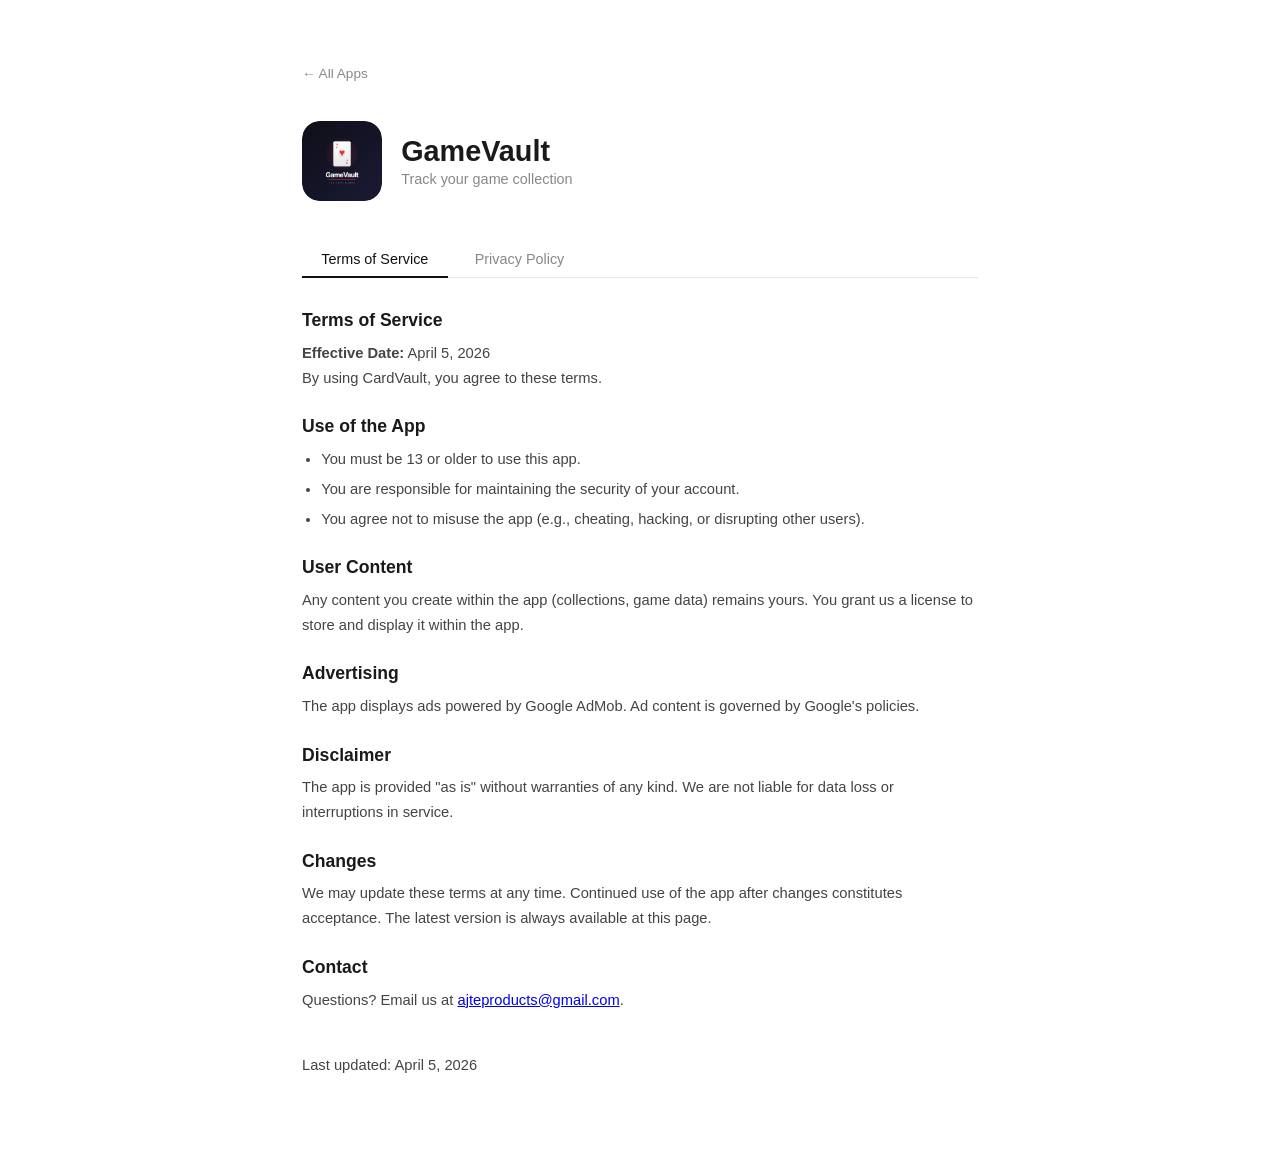
==== gamevault/index.html @ 610ff729 "initial commit initial commit" ====
<!DOCTYPE html>
<html lang="en">
<head>
  <meta charset="UTF-8" />
  <meta name="viewport" content="width=device-width, initial-scale=1.0" />
  <title>GameVault – AJTE Products</title>
  <link rel="stylesheet" href="../style.css" />
</head>
<body style="background:#fff;">

  <div class="product-detail">

    <a href="../index.html" class="back">← All Apps</a>

    <div class="app-header">
      <div class="app-icon">
        <img src="icon-gamevault.png" alt="GameVault" />
      </div>
      <div class="app-title">
        <h1>GameVault</h1>
        <p>Track your game collection</p>
      </div>
    </div>

    <div class="tab-nav">
      <button class="tab-btn" id="btn-tos"     onclick="showTab('tos')">Terms of Service</button>
      <button class="tab-btn" id="btn-privacy" onclick="showTab('privacy')">Privacy Policy</button>
    </div>

    <!-- Terms of Service -->
    <div id="tos" class="tab-panel">
      <h2>Terms of Service</h2>
      <p><strong>Effective Date:</strong> April 5, 2026</p>
      <p>By using CardVault, you agree to these terms.</p>

      <h2>Use of the App</h2>
      <ul>
        <li>You must be 13 or older to use this app.</li>
        <li>You are responsible for maintaining the security of your account.</li>
        <li>You agree not to misuse the app (e.g., cheating, hacking, or disrupting other users).</li>
      </ul>

      <h2>User Content</h2>
      <p>Any content you create within the app (collections, game data) remains yours. You grant us a license to store and display it within the app.</p>

      <h2>Advertising</h2>
      <p>The app displays ads powered by Google AdMob. Ad content is governed by Google's policies.</p>

      <h2>Disclaimer</h2>
      <p>The app is provided "as is" without warranties of any kind. We are not liable for data loss or interruptions in service.</p>

      <h2>Changes</h2>
      <p>We may update these terms at any time. Continued use of the app after changes constitutes acceptance. The latest version is always available at this page.</p>

      <h2>Contact</h2>
      <p>Questions? Email us at <a href="mailto:ajteproducts@gmail.com">ajteproducts@gmail.com</a>.</p>

      <p class="last-updated">Last updated: April 5, 2026</p>
    </div>

    <!-- Privacy Policy -->
    <div id="privacy" class="tab-panel">
      <h2>Privacy Policy</h2>
      <p><strong>Effective Date:</strong> April 5, 2026</p>
      <p>CardVault ("we", "our", or "us") is committed to protecting your privacy. This policy explains what data we collect and how we use it.</p>

      <h2>What We Collect</h2>
      <ul>
        <li><strong>Account data:</strong> Email address and username when you create an account (via Supabase authentication).</li>
        <li><strong>Usage data:</strong> Game activity, card collections, and app interactions stored in our database.</li>
        <li><strong>Advertising data:</strong> We use Google AdMob to serve ads. AdMob may collect device identifiers and usage data to serve personalized ads. See <a href="https://policies.google.com/privacy" target="_blank" rel="noopener">Google's Privacy Policy</a> for details.</li>
        <li><strong>Device data:</strong> Basic device info (OS version, device type) collected automatically by Expo and AdMob.</li>
      </ul>

      <h2>How We Use Your Data</h2>
      <ul>
        <li>To provide and improve the app experience</li>
        <li>To sync your data across devices</li>
        <li>To display relevant advertisements</li>
      </ul>

      <h2>Data Storage</h2>
      <p>Your data is stored securely via Supabase. We do not sell your personal information to third parties.</p>

      <h2>Children's Privacy</h2>
      <p>This app is not directed at children under 13. We do not knowingly collect data from children under 13.</p>

      <h2>Contact</h2>
      <p>Questions? Email us at <a href="mailto:ajteproducts@gmail.com">ajteproducts@gmail.com</a>.</p>

      <p class="last-updated">Last updated: April 5, 2026</p>
    </div>

  </div>

  <script>
    function showTab(id) {
      document.querySelectorAll('.tab-panel').forEach(p => p.classList.remove('active'));
      document.querySelectorAll('.tab-btn').forEach(b => b.classList.remove('active'));
      document.getElementById(id).classList.add('active');
      document.getElementById('btn-' + id).classList.add('active');
      location.hash = id;
    }

    // Show tab based on URL hash, defaulting to tos
    const hash = location.hash.replace('#', '');
    showTab(hash === 'privacy' ? 'privacy' : 'tos');
  </script>
</body>
</html>
---- style.css ----
*, *::before, *::after {
  box-sizing: border-box;
  margin: 0;
  padding: 0;
}

html {
  scroll-behavior: smooth;
}

body {
  font-family: -apple-system, BlinkMacSystemFont, 'Segoe UI', Helvetica, Arial, sans-serif;
  background: #ffffff;
  color: #1a1a1a;
  overflow-x: hidden;
}

/* ── Canvas ─────────────────────────────────────────── */
#bg-canvas {
  position: fixed;
  top: 0;
  left: 0;
  width: 100%;
  height: 100%;
  z-index: 0;
  pointer-events: none;
}

/* ── Hero ────────────────────────────────────────────── */
#hero {
  position: relative;
  z-index: 1;
  height: 100vh;
  display: flex;
  flex-direction: column;
  align-items: center;
  justify-content: center;
  text-align: center;
}

#hero h1 {
  font-size: clamp(2.2rem, 6vw, 4.5rem);
  font-weight: 700;
  letter-spacing: -0.02em;
  color: #111111;
}

/* Scroll hint */
.scroll-hint {
  position: absolute;
  bottom: 2.5rem;
  display: flex;
  flex-direction: column;
  align-items: center;
  gap: 0.5rem;
  color: #999;
  font-size: 0.8rem;
  letter-spacing: 0.08em;
  text-transform: uppercase;
  animation: fadeInUp 1.2s ease 0.8s both;
}

.arrow {
  width: 10px;
  height: 10px;
  border-right: 2px solid #bbb;
  border-bottom: 2px solid #bbb;
  transform: rotate(45deg);
  animation: bounce 1.4s ease infinite;
}

@keyframes bounce {
  0%, 100% { transform: rotate(45deg) translateY(0); }
  50%       { transform: rotate(45deg) translateY(5px); }
}

@keyframes fadeInUp {
  from { opacity: 0; transform: translateY(12px); }
  to   { opacity: 1; transform: translateY(0); }
}

/* ── Products ────────────────────────────────────────── */
#products {
  position: relative;
  z-index: 1;
  min-height: 100vh;
  display: flex;
  align-items: center;
  justify-content: center;
  padding: 4rem 2rem;
  background: #ffffff;
}

.products-grid {
  display: grid;
  grid-template-columns: repeat(auto-fit, minmax(260px, 1fr));
  gap: 2rem;
  max-width: 700px;
  width: 100%;
}

/* ── Product card ────────────────────────────────────── */
.product-card {
  background: #ffffff;
  border: 1px solid #e8e8e8;
  border-radius: 20px;
  padding: 2rem;
  text-align: center;
  cursor: pointer;
  transition: transform 0.2s ease, box-shadow 0.2s ease, border-color 0.2s ease;
}

.product-card:hover {
  transform: translateY(-6px);
  box-shadow: 0 16px 40px rgba(0, 0, 0, 0.08);
  border-color: #d0d0d0;
}

.product-image-placeholder {
  width: 120px;
  height: 120px;
  margin: 0 auto 1.4rem;
  border-radius: 26px;
  overflow: hidden;
}

/* If the user drops an <img> inside the placeholder */
.product-image-placeholder img {
  width: 100%;
  height: 100%;
  object-fit: cover;
  border-radius: 24px;
}

.product-card h2 {
  font-size: 1.3rem;
  font-weight: 600;
  margin-bottom: 0.4rem;
  color: #111;
}

.product-card p {
  font-size: 0.9rem;
  color: #888;
}

/* ── Product detail pages ────────────────────────────── */
.product-detail {
  max-width: 740px;
  margin: 0 auto;
  padding: 4rem 2rem 6rem;
}

.product-detail .back {
  display: inline-flex;
  align-items: center;
  gap: 0.4rem;
  color: #888;
  font-size: 0.85rem;
  text-decoration: none;
  margin-bottom: 2.5rem;
  transition: color 0.15s;
}

.product-detail .back:hover { color: #333; }

.product-detail .app-header {
  display: flex;
  align-items: center;
  gap: 1.2rem;
  margin-bottom: 2.5rem;
}

.product-detail .app-icon {
  width: 80px;
  height: 80px;
  border-radius: 18px;
  overflow: hidden;
  flex-shrink: 0;
}

.product-detail .app-icon img {
  width: 100%;
  height: 100%;
  object-fit: cover;
  border-radius: 16px;
}

.product-detail .app-title h1 {
  font-size: 1.8rem;
  font-weight: 700;
}

.product-detail .app-title p {
  color: #888;
  font-size: 0.9rem;
  margin-top: 0.2rem;
}

/* Tab nav */
.tab-nav {
  display: flex;
  gap: 0.5rem;
  border-bottom: 1px solid #e8e8e8;
  margin-bottom: 2rem;
}

.tab-btn {
  padding: 0.6rem 1.2rem;
  background: none;
  border: none;
  border-bottom: 2px solid transparent;
  font-size: 0.9rem;
  font-weight: 500;
  color: #888;
  cursor: pointer;
  transition: color 0.15s, border-color 0.15s;
  margin-bottom: -1px;
}

.tab-btn.active {
  color: #111;
  border-bottom-color: #111;
}

.tab-panel { display: none; }
.tab-panel.active { display: block; }

.tab-panel h2 {
  font-size: 1.1rem;
  font-weight: 600;
  margin: 1.6rem 0 0.6rem;
}

.tab-panel h2:first-child { margin-top: 0; }

.tab-panel p, .tab-panel li {
  font-size: 0.92rem;
  line-height: 1.7;
  color: #444;
}

.tab-panel ul {
  padding-left: 1.2rem;
  margin-top: 0.4rem;
}

.tab-panel li { margin-bottom: 0.3rem; }

.last-updated {
  font-size: 0.78rem;
  color: #aaa;
  margin-top: 2.5rem;
}
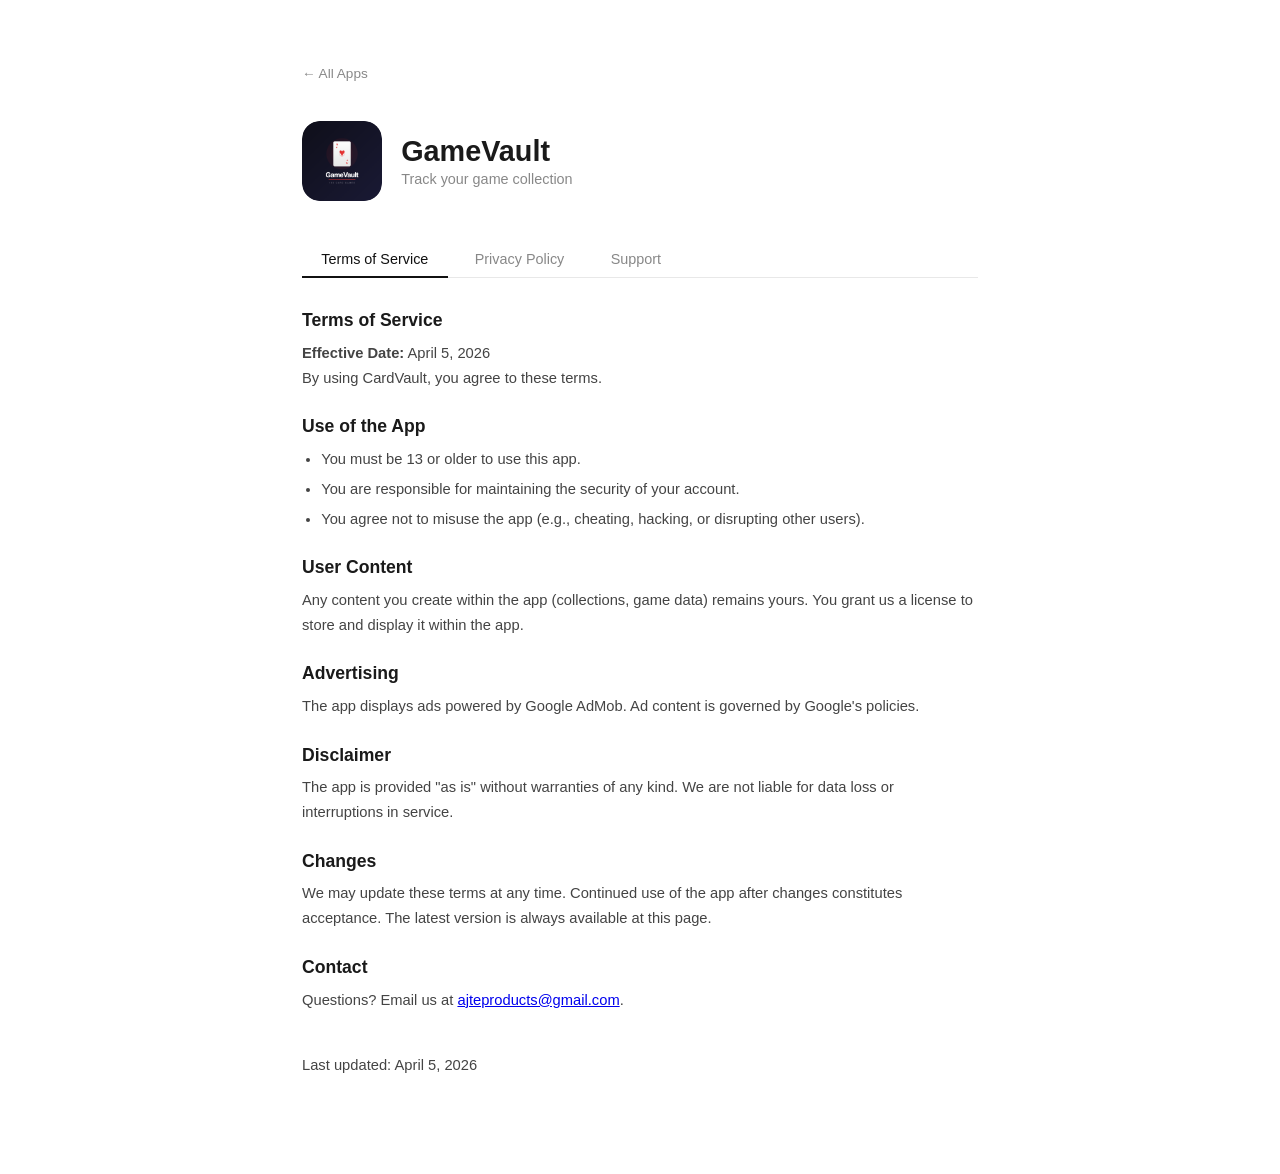
==== commit 7c3dd039: "added support page added support page" ====
--- a/gamevault/index.html
+++ b/gamevault/index.html
@@ -25,6 +25,7 @@
     <div class="tab-nav">
       <button class="tab-btn" id="btn-tos"     onclick="showTab('tos')">Terms of Service</button>
       <button class="tab-btn" id="btn-privacy" onclick="showTab('privacy')">Privacy Policy</button>
+      <button class="tab-btn" id="btn-support" onclick="showTab('support')">Support</button>
     </div>
 
     <!-- Terms of Service -->
@@ -91,6 +92,12 @@
       <p class="last-updated">Last updated: April 5, 2026</p>
     </div>
 
+    <!-- Support -->
+    <div id="support" class="tab-panel">
+      <h2>Support</h2>
+      <p>Need help? Email us at <a href="mailto:ajteproducts@gmail.com">ajteproducts@gmail.com</a> and we'll get back to you as soon as possible.</p>
+    </div>
+
   </div>
 
   <script>
@@ -104,7 +111,7 @@
 
     // Show tab based on URL hash, defaulting to tos
     const hash = location.hash.replace('#', '');
-    showTab(hash === 'privacy' ? 'privacy' : 'tos');
+    showTab(['privacy', 'support'].includes(hash) ? hash : 'tos');
   </script>
 </body>
 </html>
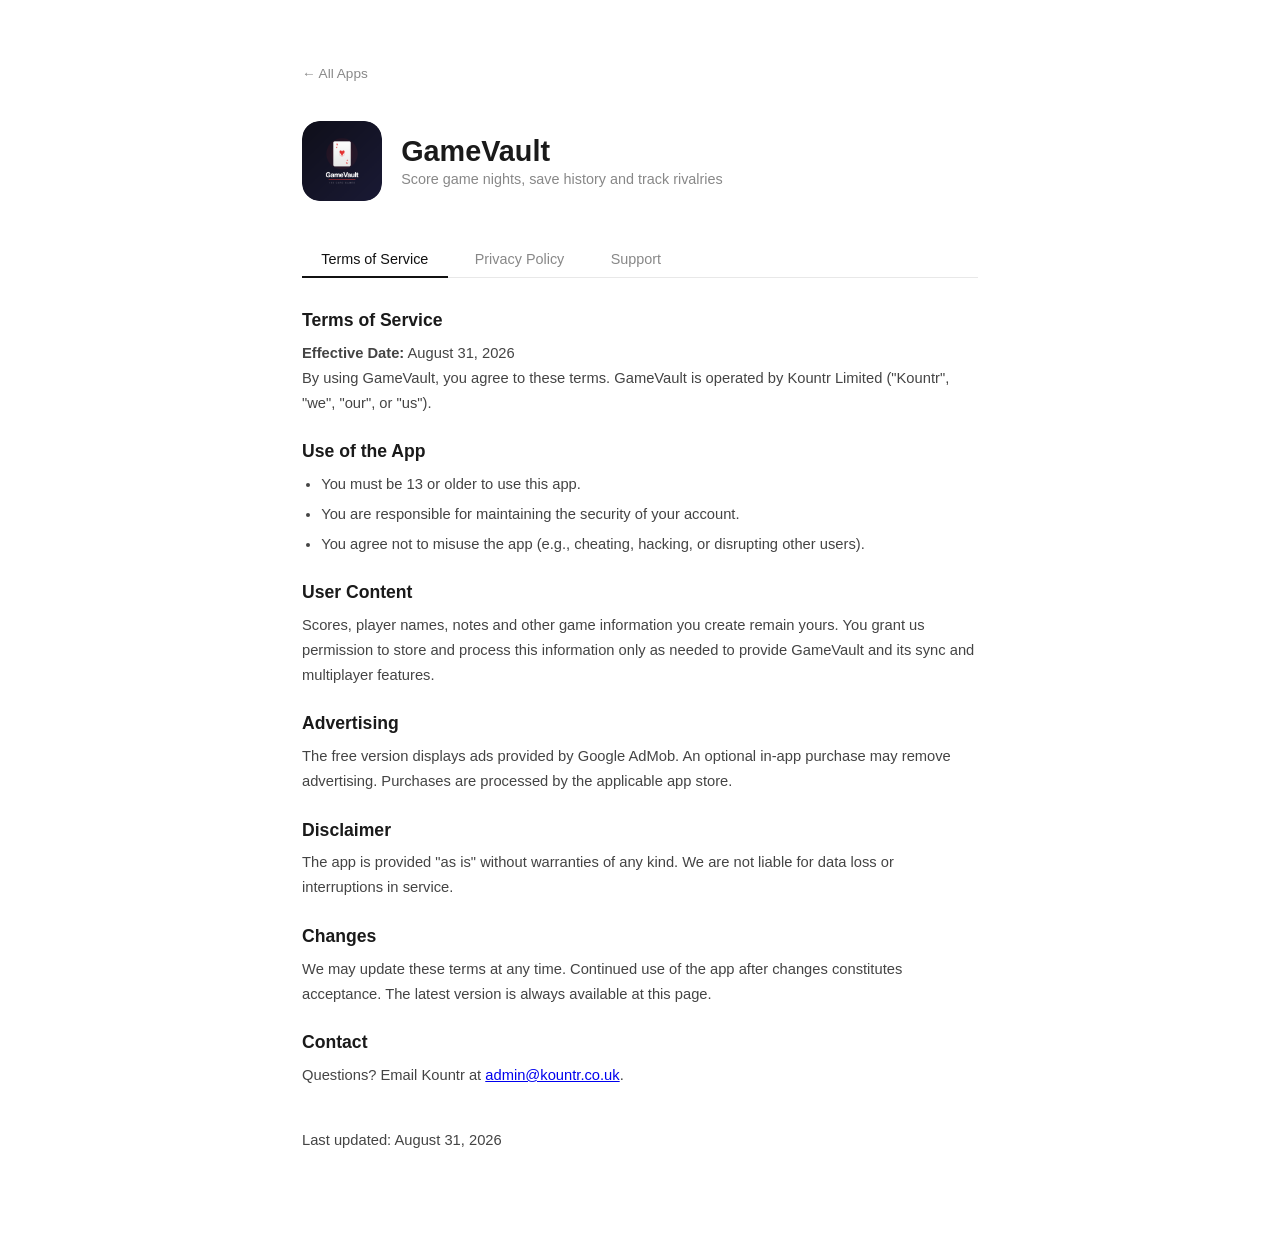
==== commit 827707c9: "Update GameVault privacy and deletion pages" ====
--- a/gamevault/index.html
+++ b/gamevault/index.html
@@ -3,7 +3,7 @@
 <head>
   <meta charset="UTF-8" />
   <meta name="viewport" content="width=device-width, initial-scale=1.0" />
-  <title>GameVault – AJTE Products</title>
+  <title>GameVault – Kountr</title>
   <link rel="stylesheet" href="../style.css" />
 </head>
 <body style="background:#fff;">
@@ -18,7 +18,7 @@
       </div>
       <div class="app-title">
         <h1>GameVault</h1>
-        <p>Track your game collection</p>
+        <p>Score game nights, save history and track rivalries</p>
       </div>
     </div>
 
@@ -31,8 +31,8 @@
     <!-- Terms of Service -->
     <div id="tos" class="tab-panel">
       <h2>Terms of Service</h2>
-      <p><strong>Effective Date:</strong> April 5, 2026</p>
-      <p>By using CardVault, you agree to these terms.</p>
+      <p><strong>Effective Date:</strong> August 31, 2026</p>
+      <p>By using GameVault, you agree to these terms. GameVault is operated by Kountr Limited ("Kountr", "we", "our", or "us").</p>
 
       <h2>Use of the App</h2>
       <ul>
@@ -42,10 +42,10 @@
       </ul>
 
       <h2>User Content</h2>
-      <p>Any content you create within the app (collections, game data) remains yours. You grant us a license to store and display it within the app.</p>
+      <p>Scores, player names, notes and other game information you create remain yours. You grant us permission to store and process this information only as needed to provide GameVault and its sync and multiplayer features.</p>
 
       <h2>Advertising</h2>
-      <p>The app displays ads powered by Google AdMob. Ad content is governed by Google's policies.</p>
+      <p>The free version displays ads provided by Google AdMob. An optional in-app purchase may remove advertising. Purchases are processed by the applicable app store.</p>
 
       <h2>Disclaimer</h2>
       <p>The app is provided "as is" without warranties of any kind. We are not liable for data loss or interruptions in service.</p>
@@ -54,48 +54,57 @@
       <p>We may update these terms at any time. Continued use of the app after changes constitutes acceptance. The latest version is always available at this page.</p>
 
       <h2>Contact</h2>
-      <p>Questions? Email us at <a href="mailto:ajteproducts@gmail.com">ajteproducts@gmail.com</a>.</p>
+      <p>Questions? Email Kountr at <a href="mailto:admin@kountr.co.uk">admin@kountr.co.uk</a>.</p>
 
-      <p class="last-updated">Last updated: April 5, 2026</p>
+      <p class="last-updated">Last updated: August 31, 2026</p>
     </div>
 
     <!-- Privacy Policy -->
     <div id="privacy" class="tab-panel">
       <h2>Privacy Policy</h2>
-      <p><strong>Effective Date:</strong> April 5, 2026</p>
-      <p>CardVault ("we", "our", or "us") is committed to protecting your privacy. This policy explains what data we collect and how we use it.</p>
+      <p><strong>Effective Date:</strong> August 31, 2026</p>
+      <p>GameVault is operated by Kountr Limited ("Kountr", "we", "our", or "us"). This policy explains what information GameVault processes, why it is used, and the choices available to you.</p>
 
       <h2>What We Collect</h2>
       <ul>
-        <li><strong>Account data:</strong> Email address and username when you create an account (via Supabase authentication).</li>
-        <li><strong>Usage data:</strong> Game activity, card collections, and app interactions stored in our database.</li>
-        <li><strong>Advertising data:</strong> We use Google AdMob to serve ads. AdMob may collect device identifiers and usage data to serve personalized ads. See <a href="https://policies.google.com/privacy" target="_blank" rel="noopener">Google's Privacy Policy</a> for details.</li>
-        <li><strong>Device data:</strong> Basic device info (OS version, device type) collected automatically by Expo and AdMob.</li>
+        <li><strong>Account and profile data:</strong> Your email address, account identifier, chosen display name and avatar settings when you create or link an account. Guest profiles may be created without an email address.</li>
+        <li><strong>Game data:</strong> Saved players, favourites, scores, rounds, game history, tournaments, notes, achievements and multiplayer room activity that you choose to create.</li>
+        <li><strong>Purchase data:</strong> Product and transaction identifiers and entitlement status needed to verify an optional ad-removal purchase. We do not receive or store your payment-card details.</li>
+        <li><strong>Advertising and consent data:</strong> The free version uses Google AdMob. Subject to your consent choices and applicable law, Google may process device identifiers, approximate location derived from an IP address, ad interactions and diagnostic information. See <a href="https://policies.google.com/privacy" target="_blank" rel="noopener">Google's Privacy Policy</a>.</li>
+        <li><strong>Technical data:</strong> App version, device and operating-system information, security events and diagnostic information needed to operate, protect and troubleshoot the service.</li>
       </ul>
 
       <h2>How We Use Your Data</h2>
       <ul>
-        <li>To provide and improve the app experience</li>
-        <li>To sync your data across devices</li>
-        <li>To display relevant advertisements</li>
+        <li>To provide accounts, saved history, cross-device sync, multiplayer and tournaments</li>
+        <li>To secure the service, prevent abuse, diagnose faults and provide support</li>
+        <li>To verify purchases and apply ad-free entitlements</li>
+        <li>To display advertising where permitted by your consent choices and applicable law</li>
       </ul>
 
-      <h2>Data Storage</h2>
-      <p>Your data is stored securely via Supabase. We do not sell your personal information to third parties.</p>
+      <h2>Storage and Service Providers</h2>
+      <p>Guest information may be stored locally on your device. Cloud accounts and synced game data are hosted using Supabase. We also use Google services for advertising, sign-in and Android purchases, and Apple services where applicable on iOS. These providers process information under their own terms and privacy policies. We do not sell your personal information.</p>
+
+      <h2>Retention</h2>
+      <p>Account-owned profile and game history are kept while your account remains active or as needed to provide the service. Expired multiplayer rooms and associated transient records are routinely removed after a short support period. Security and deletion audit records may be retained where reasonably necessary to demonstrate compliance, prevent abuse or meet legal obligations; retained deletion audits do not contain your email address or provider credentials.</p>
+
+      <h2>Your Choices and Rights</h2>
+      <p>You can manage advertising consent from the app's Privacy &amp; data settings, export a copy of supported account data, or permanently delete your account and synced data. See our <a href="delete-account/">account deletion instructions</a>. You may also contact us to request access, correction, restriction, objection or deletion where applicable under data-protection law.</p>
 
       <h2>Children's Privacy</h2>
       <p>This app is not directed at children under 13. We do not knowingly collect data from children under 13.</p>
 
       <h2>Contact</h2>
-      <p>Questions? Email us at <a href="mailto:ajteproducts@gmail.com">ajteproducts@gmail.com</a>.</p>
+      <p>Privacy questions or requests can be sent to Kountr at <a href="mailto:admin@kountr.co.uk">admin@kountr.co.uk</a>.</p>
 
-      <p class="last-updated">Last updated: April 5, 2026</p>
+      <p class="last-updated">Last updated: August 31, 2026</p>
     </div>
 
     <!-- Support -->
     <div id="support" class="tab-panel">
       <h2>Support</h2>
-      <p>Need help? Email us at <a href="mailto:ajteproducts@gmail.com">ajteproducts@gmail.com</a> and we'll get back to you as soon as possible.</p>
+      <p>Need help? Email Kountr at <a href="mailto:admin@kountr.co.uk">admin@kountr.co.uk</a> and we'll get back to you as soon as possible.</p>
+      <p>To delete a GameVault account, follow our <a href="delete-account/">account deletion instructions</a>.</p>
     </div>
 
   </div>
